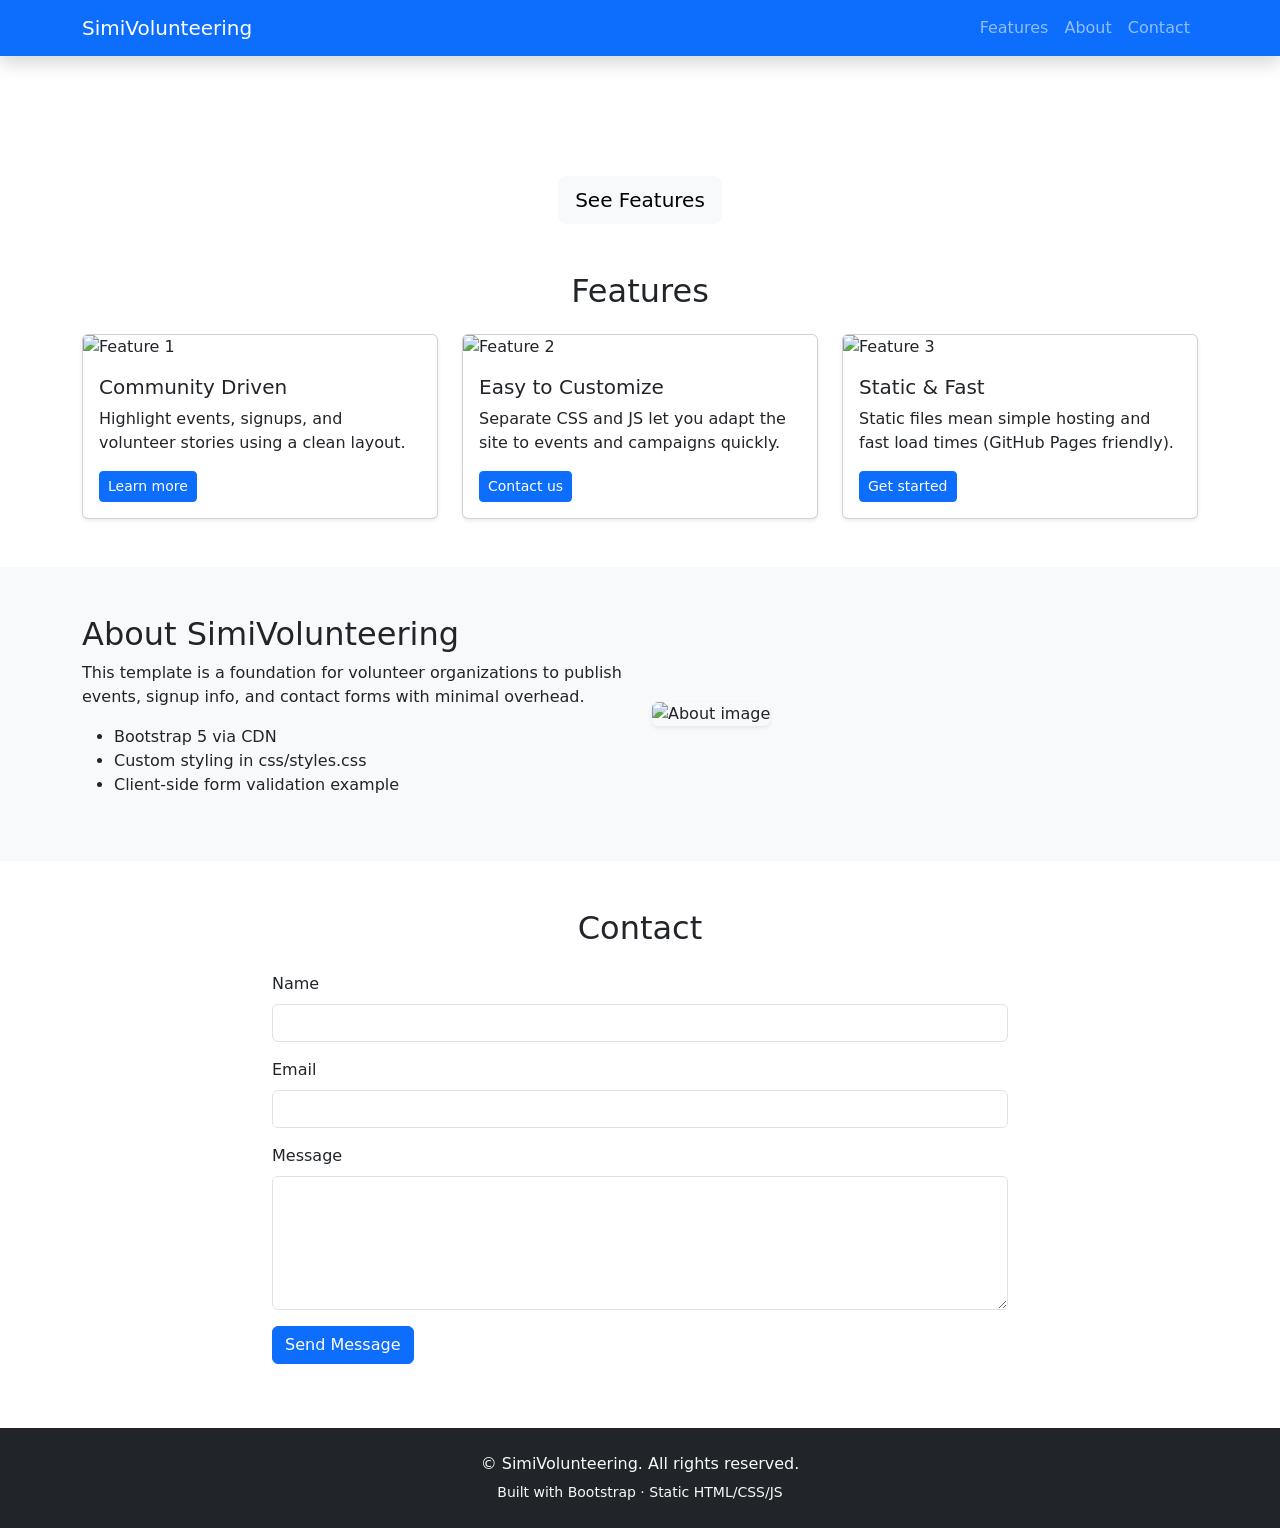
==== index.html @ d3650e6e "Add files via upload" ====
<!doctype html>
<html lang="en">
<head>
  <meta charset="utf-8" />
  <meta name="viewport" content="width=device-width, initial-scale=1" />
  <title>SimiVolunteering</title>

  <!-- Bootstrap 5 CSS -->
  <link href="https://cdn.jsdelivr.net/npm/bootstrap@5.3.2/dist/css/bootstrap.min.css" rel="stylesheet">

  <!-- Custom styles -->
  <link rel="stylesheet" href="css/styles.css">
</head>
<body>

  <!-- Navbar -->
  <nav class="navbar navbar-expand-lg navbar-dark bg-primary shadow">
    <div class="container">
      <a class="navbar-brand" href="#">SimiVolunteering</a>
      <button class="navbar-toggler" type="button" data-bs-toggle="collapse" data-bs-target="#mainNav"
        aria-controls="mainNav" aria-expanded="false" aria-label="Toggle navigation">
        <span class="navbar-toggler-icon"></span>
      </button>

      <div class="collapse navbar-collapse" id="mainNav">
        <ul class="navbar-nav ms-auto">
          <li class="nav-item"><a class="nav-link" href="#features">Features</a></li>
          <li class="nav-item"><a class="nav-link" href="#about">About</a></li>
          <li class="nav-item"><a class="nav-link" href="#contact">Contact</a></li>
        </ul>
      </div>
    </div>
  </nav>

  <!-- Hero -->
  <header class="hero d-flex align-items-center text-white">
    <div class="container text-center">
      <h1 class="display-5 fw-bold">Welcome to SimiVolunteering</h1>
      <p class="lead mb-4">A minimal, responsive template for volunteering & community pages.</p>
      <a href="#features" class="btn btn-lg btn-light">See Features</a>
    </div>
  </header>

  <!-- Features -->
  <section id="features" class="py-5">
    <div class="container">
      <h2 class="mb-4 text-center">Features</h2>
      <div class="row g-4">
        <div class="col-md-4">
          <div class="card h-100 shadow-sm">
            <img src="https://source.unsplash.com/800x600/?volunteer" class="card-img-top" alt="Feature 1">
            <div class="card-body">
              <h5 class="card-title">Community Driven</h5>
              <p class="card-text">Highlight events, signups, and volunteer stories using a clean layout.</p>
              <a href="#about" class="btn btn-primary btn-sm">Learn more</a>
            </div>
          </div>
        </div>

        <div class="col-md-4">
          <div class="card h-100 shadow-sm">
            <img src="https://source.unsplash.com/800x600/?help,community" class="card-img-top" alt="Feature 2">
            <div class="card-body">
              <h5 class="card-title">Easy to Customize</h5>
              <p class="card-text">Separate CSS and JS let you adapt the site to events and campaigns quickly.</p>
              <a href="#contact" class="btn btn-primary btn-sm">Contact us</a>
            </div>
          </div>
        </div>

        <div class="col-md-4">
          <div class="card h-100 shadow-sm">
            <img src="https://source.unsplash.com/800x600/?teamwork" class="card-img-top" alt="Feature 3">
            <div class="card-body">
              <h5 class="card-title">Static & Fast</h5>
              <p class="card-text">Static files mean simple hosting and fast load times (GitHub Pages friendly).</p>
              <a href="#" class="btn btn-primary btn-sm">Get started</a>
            </div>
          </div>
        </div>
      </div>
    </div>
  </section>

  <!-- About -->
  <section id="about" class="bg-light py-5">
    <div class="container">
      <div class="row align-items-center g-4">
        <div class="col-md-6">
          <h2>About SimiVolunteering</h2>
          <p class="mb-3">This template is a foundation for volunteer organizations to publish events,
            signup info, and contact forms with minimal overhead.</p>
          <ul>
            <li>Bootstrap 5 via CDN</li>
            <li>Custom styling in css/styles.css</li>
            <li>Client-side form validation example</li>
          </ul>
        </div>
        <div class="col-md-6">
          <img src="https://source.unsplash.com/800x600/?volunteers,group" class="img-fluid rounded shadow-sm" alt="About image">
        </div>
      </div>
    </div>
  </section>

  <!-- Contact -->
  <section id="contact" class="py-5">
    <div class="container">
      <h2 class="text-center mb-4">Contact</h2>
      <div class="row justify-content-center">
        <div class="col-lg-8">
          <form id="contactForm" novalidate>
            <div class="mb-3">
              <label for="name" class="form-label">Name</label>
              <input id="name" name="name" class="form-control" required>
              <div class="invalid-feedback">Please enter your name.</div>
            </div>

            <div class="mb-3">
              <label for="email" class="form-label">Email</label>
              <input id="email" name="email" type="email" class="form-control" required>
              <div class="invalid-feedback">Please enter a valid email.</div>
            </div>

            <div class="mb-3">
              <label for="message" class="form-label">Message</label>
              <textarea id="message" name="message" rows="5" class="form-control" required></textarea>
              <div class="invalid-feedback">Message can't be empty.</div>
            </div>

            <button type="submit" class="btn btn-primary">Send Message</button>
            <div id="formAlert" class="mt-3" role="status" aria-live="polite"></div>
          </form>
        </div>
      </div>
    </div>
  </section>

  <!-- Footer -->
  <footer class="bg-dark text-light py-4">
    <div class="container text-center">
      <p class="mb-1">&copy; <span id="year"></span> SimiVolunteering. All rights reserved.</p>
      <small>Built with Bootstrap · Static HTML/CSS/JS</small>
    </div>
  </footer>

  <!-- Bootstrap JS Bundle (Popper included) -->
  <script src="https://cdn.jsdelivr.net/npm/bootstrap@5.3.2/dist/js/bootstrap.bundle.min.js"></script>

  <!-- Custom JS -->
  <script src="js/script.js"></script>
</body>
</html>
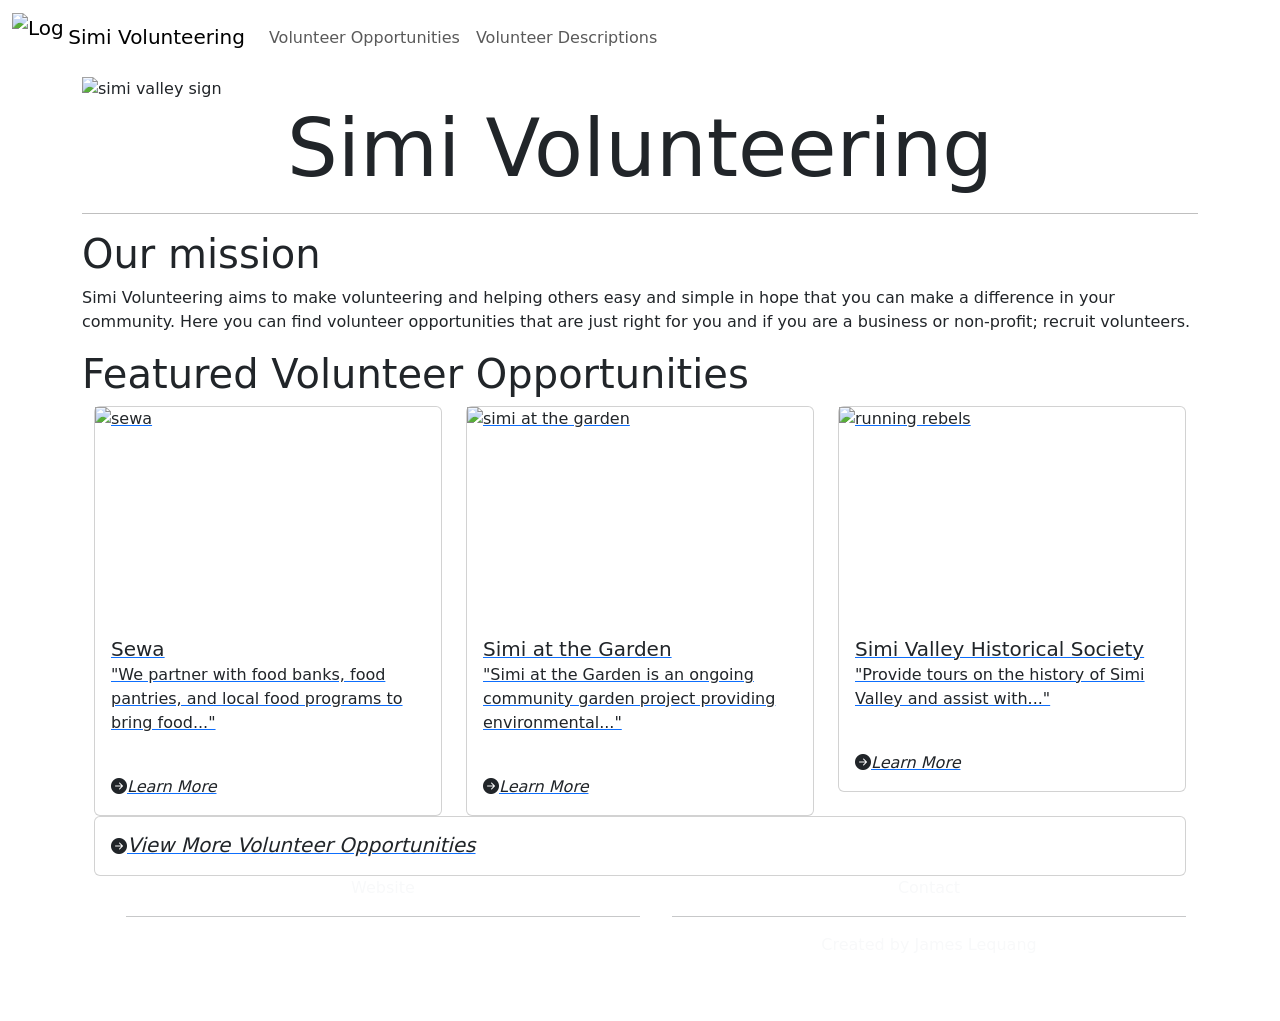
==== commit 4dd3fe2b: "Refactor index.html with updated metadata and navbar Updated the HTML structure and metadata for the" ====
--- a/index.html
+++ b/index.html
@@ -1,153 +1,315 @@
-<!doctype html>
+<!DOCTYPE html>
+
 <html lang="en">
 <head>
-  <meta charset="utf-8" />
-  <meta name="viewport" content="width=device-width, initial-scale=1" />
-  <title>SimiVolunteering</title>
-
-  <!-- Bootstrap 5 CSS -->
-  <link href="https://cdn.jsdelivr.net/npm/bootstrap@5.3.2/dist/css/bootstrap.min.css" rel="stylesheet">
-
-  <!-- Custom styles -->
-  <link rel="stylesheet" href="css/styles.css">
+<title>Simi Volunteering</title>
+<meta name="google-site-verification" content="APvB4y3NJuRpUTJTtHsNc4YiTVZ9grcmeImXQo7NY_8" />
+<link
+rel="icon"
+href="https://i.ibb.co/ZzFYjj8/Screenshot-2024-10-16-212832.png"
+/>
+<meta charset="utf-8" />
+<meta http-equiv="X-UA-Compatible" content="IE=edge" />
+<meta name="viewport" content="width=device-width, initial-scale=1" />
+<meta
+name="description"
+content="Here you can find volunteer opportunities in Simi Valley, keep track of your hours, and recruit volunteers for your business or non-profit."
+/>
+<meta
+name="keywords"
+content="volunteer opportunities in simi valley, simi valley, volunteer, simi volunteering, "
+/>
+<link rel="canonical" href="https://simivolunteering.glitch.me/" />
+
+<meta name="robots" content="index,follow" />
+<meta property="og:title" content="Simi Volunteering" />
+<meta property="og:type" content="article" />
+<meta property="og:url" content="https://simivolunteering.glitch.me/" />
+<meta
+property="og:description"
+content="Here you can find volunteer opportunities in Simi Valley, keep track of your hours, and recruit volunteers for your business or non-profit."
+/>
+<meta name="google-site-verification" content="DjlZ0vFEdv9mPdGnyY83i6ADUwUcR7ZmqSfSleodmKA" />
+<meta name="google-site-verification" content="DjlZ0vFEdv9mPdGnyY83i6ADUwUcR7ZmqSfSleodmKA" />
+<meta
+property="og:image"
+content="https://cdn.glitch.com/605e2a51-d45f-4d87-a285-9410ad350515%2Fhello-website-social.png?v=1616712748147"
+/>
+<meta name="twitter:card" content="summary" />
+<!--Load external Bootstrap styles -->
+<link
+href="https://cdn.jsdelivr.net/npm/bootstrap@5.3.3/dist/css/bootstrap.min.css"
+rel="stylesheet"
+integrity="sha384-QWTKZyjpPEjISv5WaRU9OFeRpok6YctnYmDr5pNlyT2bRjXh0JMhjY6hW+ALEwIH"
+crossorigin="anonymous"
+/>
+<link
+rel="stylesheet"
+href="https://cdn.jsdelivr.net/npm/bootstrap-icons@1.9.1/font/bootstrap-icons.css"
+/>
+<script
+src="https://cdn.jsdelivr.net/npm/bootstrap@5.1.3/dist/js/bootstrap.bundle.min.js"
+integrity="sha384-ka7Sk0Gln4gmtz2MlQnikT1wXgYsOg+OMhuP+IlRH9sENBO0LRn5q+8nbTov4+1p"
+crossorigin="anonymous"
+></script>
+<script src="https://code.jquery.com/jquery-3.7.1.js"></script>
+
+<!-- Load external CSS styles -->
+<link rel="stylesheet" href="styles.css" />
+
+<!-- Fade in text when scroll -->
+<script></script>
 </head>
 <body>
-
-  <!-- Navbar -->
-  <nav class="navbar navbar-expand-lg navbar-dark bg-primary shadow">
-    <div class="container">
-      <a class="navbar-brand" href="#">SimiVolunteering</a>
-      <button class="navbar-toggler" type="button" data-bs-toggle="collapse" data-bs-target="#mainNav"
-        aria-controls="mainNav" aria-expanded="false" aria-label="Toggle navigation">
-        <span class="navbar-toggler-icon"></span>
-      </button>
-
-      <div class="collapse navbar-collapse" id="mainNav">
-        <ul class="navbar-nav ms-auto">
-          <li class="nav-item"><a class="nav-link" href="#features">Features</a></li>
-          <li class="nav-item"><a class="nav-link" href="#about">About</a></li>
-          <li class="nav-item"><a class="nav-link" href="#contact">Contact</a></li>
-        </ul>
-      </div>
-    </div>
-  </nav>
-
-  <!-- Hero -->
-  <header class="hero d-flex align-items-center text-white">
-    <div class="container text-center">
-      <h1 class="display-5 fw-bold">Welcome to SimiVolunteering</h1>
-      <p class="lead mb-4">A minimal, responsive template for volunteering & community pages.</p>
-      <a href="#features" class="btn btn-lg btn-light">See Features</a>
-    </div>
-  </header>
-
-  <!-- Features -->
-  <section id="features" class="py-5">
-    <div class="container">
-      <h2 class="mb-4 text-center">Features</h2>
-      <div class="row g-4">
-        <div class="col-md-4">
-          <div class="card h-100 shadow-sm">
-            <img src="https://source.unsplash.com/800x600/?volunteer" class="card-img-top" alt="Feature 1">
-            <div class="card-body">
-              <h5 class="card-title">Community Driven</h5>
-              <p class="card-text">Highlight events, signups, and volunteer stories using a clean layout.</p>
-              <a href="#about" class="btn btn-primary btn-sm">Learn more</a>
-            </div>
-          </div>
-        </div>
-
-        <div class="col-md-4">
-          <div class="card h-100 shadow-sm">
-            <img src="https://source.unsplash.com/800x600/?help,community" class="card-img-top" alt="Feature 2">
-            <div class="card-body">
-              <h5 class="card-title">Easy to Customize</h5>
-              <p class="card-text">Separate CSS and JS let you adapt the site to events and campaigns quickly.</p>
-              <a href="#contact" class="btn btn-primary btn-sm">Contact us</a>
-            </div>
-          </div>
-        </div>
-
-        <div class="col-md-4">
-          <div class="card h-100 shadow-sm">
-            <img src="https://source.unsplash.com/800x600/?teamwork" class="card-img-top" alt="Feature 3">
-            <div class="card-body">
-              <h5 class="card-title">Static & Fast</h5>
-              <p class="card-text">Static files mean simple hosting and fast load times (GitHub Pages friendly).</p>
-              <a href="#" class="btn btn-primary btn-sm">Get started</a>
-            </div>
-          </div>
-        </div>
-      </div>
-    </div>
-  </section>
-
-  <!-- About -->
-  <section id="about" class="bg-light py-5">
-    <div class="container">
-      <div class="row align-items-center g-4">
-        <div class="col-md-6">
-          <h2>About SimiVolunteering</h2>
-          <p class="mb-3">This template is a foundation for volunteer organizations to publish events,
-            signup info, and contact forms with minimal overhead.</p>
-          <ul>
-            <li>Bootstrap 5 via CDN</li>
-            <li>Custom styling in css/styles.css</li>
-            <li>Client-side form validation example</li>
-          </ul>
-        </div>
-        <div class="col-md-6">
-          <img src="https://source.unsplash.com/800x600/?volunteers,group" class="img-fluid rounded shadow-sm" alt="About image">
-        </div>
-      </div>
-    </div>
-  </section>
-
-  <!-- Contact -->
-  <section id="contact" class="py-5">
-    <div class="container">
-      <h2 class="text-center mb-4">Contact</h2>
-      <div class="row justify-content-center">
-        <div class="col-lg-8">
-          <form id="contactForm" novalidate>
-            <div class="mb-3">
-              <label for="name" class="form-label">Name</label>
-              <input id="name" name="name" class="form-control" required>
-              <div class="invalid-feedback">Please enter your name.</div>
-            </div>
-
-            <div class="mb-3">
-              <label for="email" class="form-label">Email</label>
-              <input id="email" name="email" type="email" class="form-control" required>
-              <div class="invalid-feedback">Please enter a valid email.</div>
-            </div>
-
-            <div class="mb-3">
-              <label for="message" class="form-label">Message</label>
-              <textarea id="message" name="message" rows="5" class="form-control" required></textarea>
-              <div class="invalid-feedback">Message can't be empty.</div>
-            </div>
-
-            <button type="submit" class="btn btn-primary">Send Message</button>
-            <div id="formAlert" class="mt-3" role="status" aria-live="polite"></div>
-          </form>
-        </div>
-      </div>
-    </div>
-  </section>
-
-  <!-- Footer -->
-  <footer class="bg-dark text-light py-4">
-    <div class="container text-center">
-      <p class="mb-1">&copy; <span id="year"></span> SimiVolunteering. All rights reserved.</p>
-      <small>Built with Bootstrap · Static HTML/CSS/JS</small>
-    </div>
-  </footer>
-
-  <!-- Bootstrap JS Bundle (Popper included) -->
-  <script src="https://cdn.jsdelivr.net/npm/bootstrap@5.3.2/dist/js/bootstrap.bundle.min.js"></script>
-
-  <!-- Custom JS -->
-  <script src="js/script.js"></script>
+<div class="container-fluids">
+<!-- Load external JavaScript -->
+<script src="scripts.js"></script>
+
+<!-- Navbar -->
+<nav class="navbar navbar-expand-md">
+<div class="container-fluid">
+<a class="navbar-brand active" href="#" aria-current="page">
+<img
+src="https://i.ibb.co/ZzFYjj8/Screenshot-2024-10-16-212832.png"
+alt="Logo"
+width="50px"
+height="50px"
+class="d-inline-block align-text-center"
+id="logo"
+/>
+Simi Volunteering
+</a>
+<button
+class="navbar-toggler"
+type="button"
+data-bs-toggle="collapse"
+data-bs-target="#navbarNavDropdown"
+aria-controls="navbarNavDropdown"
+aria-expanded="false"
+aria-label="Toggle navigation"
+>
+<span class="navbar-toggler-icon"></span>
+</button>
+<div class="collapse navbar-collapse" id="navbarNavDropdown">
+<ul class="navbar-nav">
+<li class="nav-item">
+<a class="nav-link" href="volunteer.html"
+>Volunteer Opportunities
+</a>
+</li>
+<li class="nav-item">
+<a class="nav-link" href="volunteer-descriptions.html"
+>Volunteer Descriptions
+</a>
+</li>
+
+
+</ul>
+</div>
+</div>
+</nav>
+
+<div class="container">
+<div class="row">
+<!-- Header-->
+<div class="heading-animation">
+<div class="img-container img-fluid">
+<img
+class="inner-container img-fluid"
+src="https://www.simivalleyacorn.com/wp-content/uploads/images/2021-03-12/3p1.jpg"
+alt="simi valley sign"
+/>
+<div class="content">
+<h1 class="display-1 col-12 text-center" id="simi">
+Simi Volunteering
+</h1>
+</div>
+
+</div>
+
+
+
+<div id="line">
+<hr style="color: black" />
+</div>
+</div>
+
+</div>
+
+<div class="row">
+<div id="our-mission" class="tag col-12">
+<!-- Our mission -->
+<p class="h1 sec">Our mission</p>
+<p class="description">
+Simi Volunteering aims to make volunteering and helping others
+easy and simple in hope that you can make a difference in your
+community. Here you can find volunteer opportunities that are just
+right for you and if you are a business or non-profit; recruit
+volunteers.
+</p>
+</div>
+
+<div id="volunteer-opp" class="tag col-12">
+<!-- Featured volunteer opportunities -->
+<p class="h1 sec">Featured Volunteer Opportunities</p>
+</div>
+</div>
+
+<div class="container-fluid">
+<!-- Cards -->
+<div class="row">
+<div class="col-12 col-md-4">
+<a
+class="tag col-12 col-md-4"
+href="volunteer-descriptions.html#sewa"
+>
+<div class="card">
+<img
+class="card-bg"
+src="https://i0.wp.com/www.globalatlanta.com/wp-content/uploads/Sewa-int-logo.png?fit=1000%2C750&ssl=1"
+height="214.5px"
+width="286px"
+alt="sewa"
+/>
+<div class="card-body">
+<span class="card-title h5">Sewa</span>
+<p class="card-text">
+"We partner with food banks, food pantries, and local food
+programs to bring food..."
+</p>
+<br />
+<i class="bi bi-arrow-right-circle-fill"
+><span class="learn-more">Learn More</span></i
+>
+</div>
+</div>
+</a>
+</div>
+
+<div class="col-12 col-md-4">
+<a
+class="tag col-12 col-md-4"
+href="volunteer-descriptions.html#garden"
+>
+<div class="card">
+<img
+class="card-bg"
+src="https://static.wixstatic.com/media/9d3e86_cebe272ffe12496c925e31075ca68f79~mv2.jpeg/v1/fit/w_2500,h_1330,al_c/9d3e86_cebe272ffe12496c925e31075ca68f79~mv2.jpeg"
+height="214.5px"
+width="214.5px"
+alt="simi at the garden"
+/>
+<div class="card-body">
+<span class="card-title h5">Simi at the Garden</span>
+<p class="card-text">
+"Simi at the Garden is an ongoing community garden project
+providing environmental..."
+</p>
+<br />
+<i class="bi bi-arrow-right-circle-fill"
+><span class="learn-more">Learn More</span></i
+>
+</div>
+</div>
+</a>
+</div>
+
+<div class="col-12 col-md-4">
+<a
+class="tag col-12 col-md-4"
+href="volunteer-descriptions.html#running-rebels"
+>
+<div class="card">
+<img
+class="card-bg"
+src="https://encrypted-tbn0.gstatic.com/images?q=tbn:ANd9GcTR4ROoHowAW0axkmwucpQJ07cZh9jlDexKcg&s"
+height="214.5px"
+width="286px"
+alt="running rebels"
+/>
+<div class="card-body">
+<span class="card-title h5"
+>Simi Valley Historical Society</span
+>
+<p class="card-text">
+"Provide tours on the history of Simi Valley and assist
+with..."
+</p>
+<br />
+<i class="bi bi-arrow-right-circle-fill"
+><span class="learn-more">Learn More</span></i
+>
+</div>
+</div>
+</a>
+</div>
+
+<div class="col-12">
+<a class="tag col-12 col-md-4" href="volunteer.html">
+<div class="card view-more">
+<div class="card-body">
+<i class="bi bi-arrow-right-circle-fill"
+><span class="learn-more card-title h5"
+>View More Volunteer Opportunities</span
+></i
+>
+</div>
+</div>
+</a>
+</div>
+</div>
+</div>
+<footer class="tag col-12">
+<div class="container-fluid text-center">
+<div class="row g-0">
+<div class="col-6">
+<ul class="sitemap tag">
+<li class="d-block text-light">
+<span id="strong">Website</span>
+</li>
+<hr />
+<li class="d-block text-light">
+<a class="website" href="#our-mission">Our Mission</a>
+</li>
+<li class="d-block text-light">
+<a class="website" href="#volunteer-opp"
+>Featured Volunteer Opportunities</a
+>
+</li>
+<li class="d-block text-light">
+<a class="website" href="#"
+>Volunteer Opportunities Catalog</a
+>
+</li>
+
+</ul>
+</div>
+
+<div class="col-6">
+<ul class="sitemap tag">
+<li class="d-block text-light">
+<span id="strong">Contact</span>
+</li>
+<hr />
+<li class= "d-block text-light">
+    Created by James Lequang
+<li class="d-block text-light">
+<a class="website" href="#"
+>Email is:
+<a
+class="email"
+input-type="email"
+href="mailto: j.lequang229959@simivalleyusd.org"
+>j.lequang229959@simivalleyusd.org</a
+></a
+>
+</li>
+</ul>
+</div>
+</div>
+</div>
+</footer>
+</div>
+</div>
 </body>
-</html>+</html>
--- a/styles.css
+++ b/styles.css
@@ -0,0 +1,24 @@
+/* Custom styles for SimiVolunteering */
+
+/* Hero section */
+.hero {
+  background: linear-gradient(180deg, rgba(13,110,253,0.85), rgba(6,78,167,0.85)), url('https://source.unsplash.com/1600x900/?volunteer,community') center/cover no-repeat;
+  min-height: 56vh;
+  padding: 5rem 0;
+}
+
+/* Cards */
+.card-img-top {
+  height: 180px;
+  object-fit: cover;
+}
+
+/* Footer link colors */
+footer a {
+  color: #ffffffcc;
+}
+
+/* Small adjustments */
+body {
+  scroll-behavior: smooth;
+}
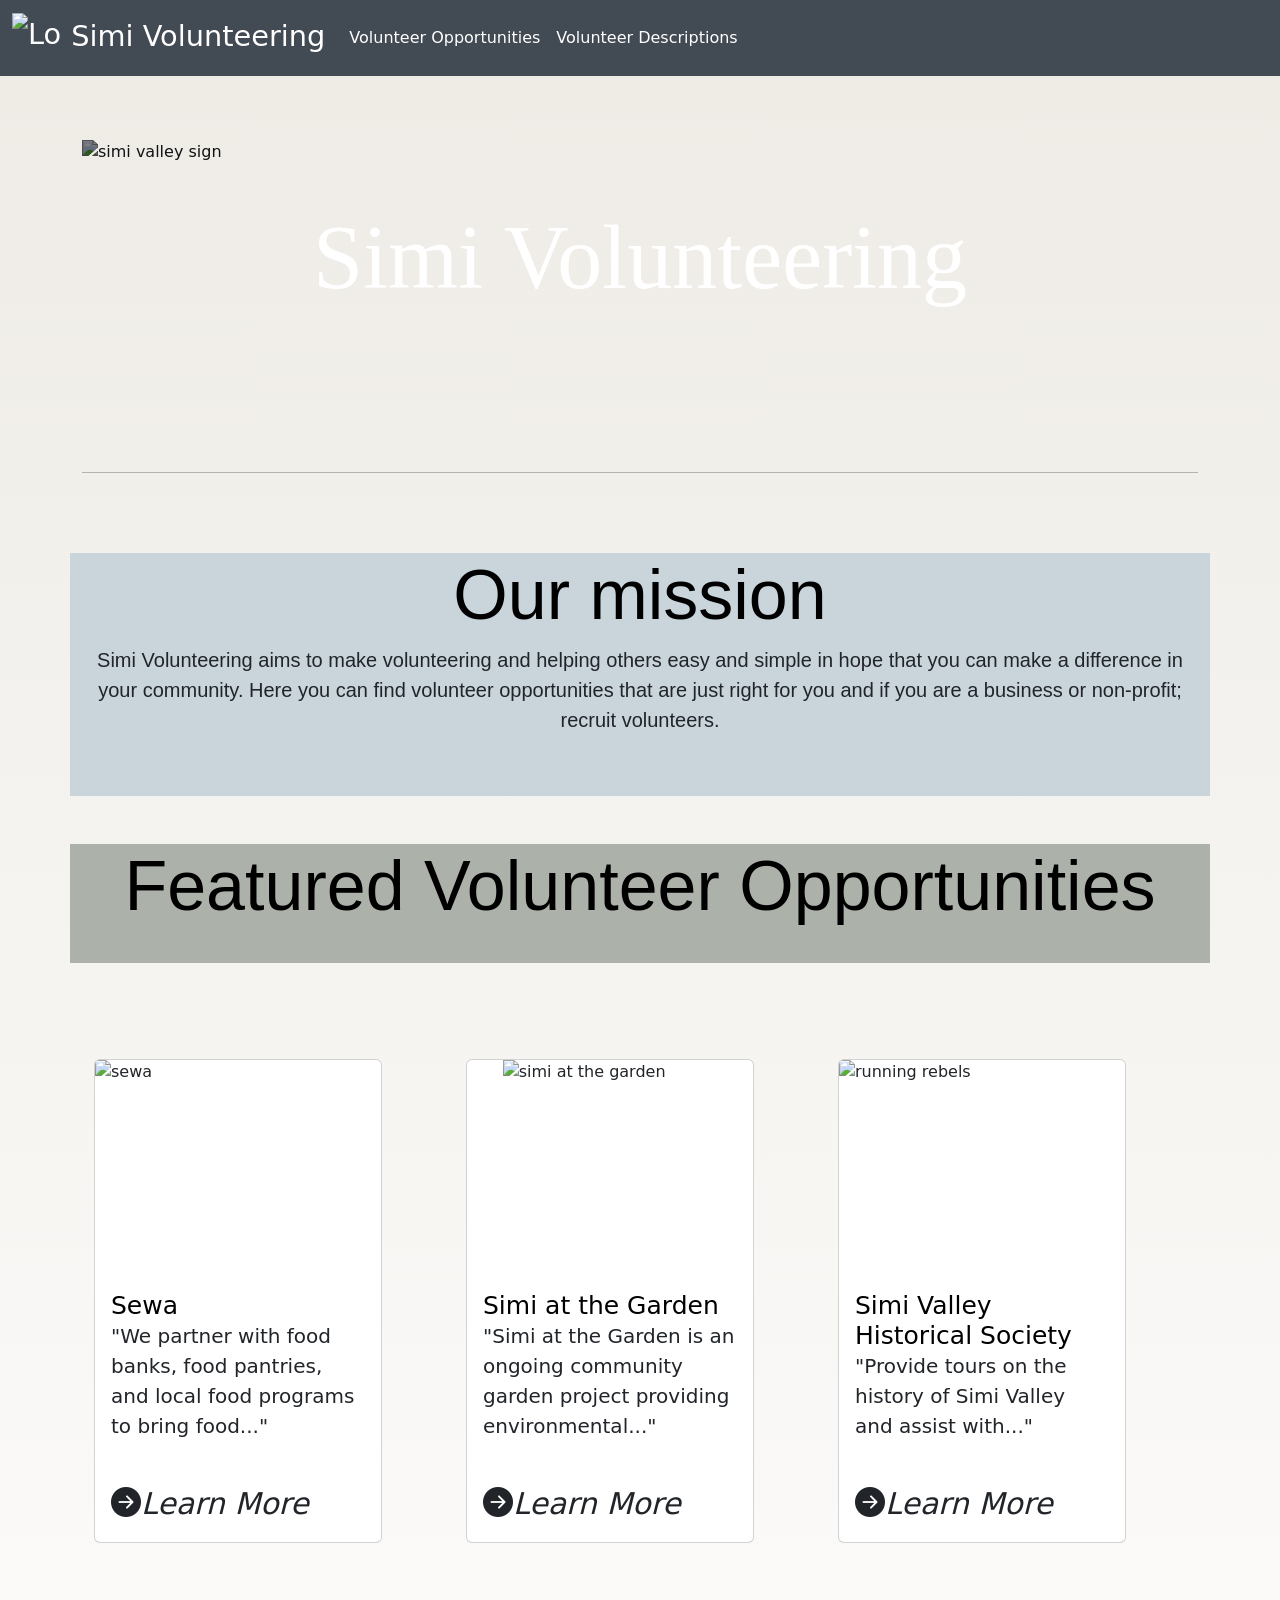
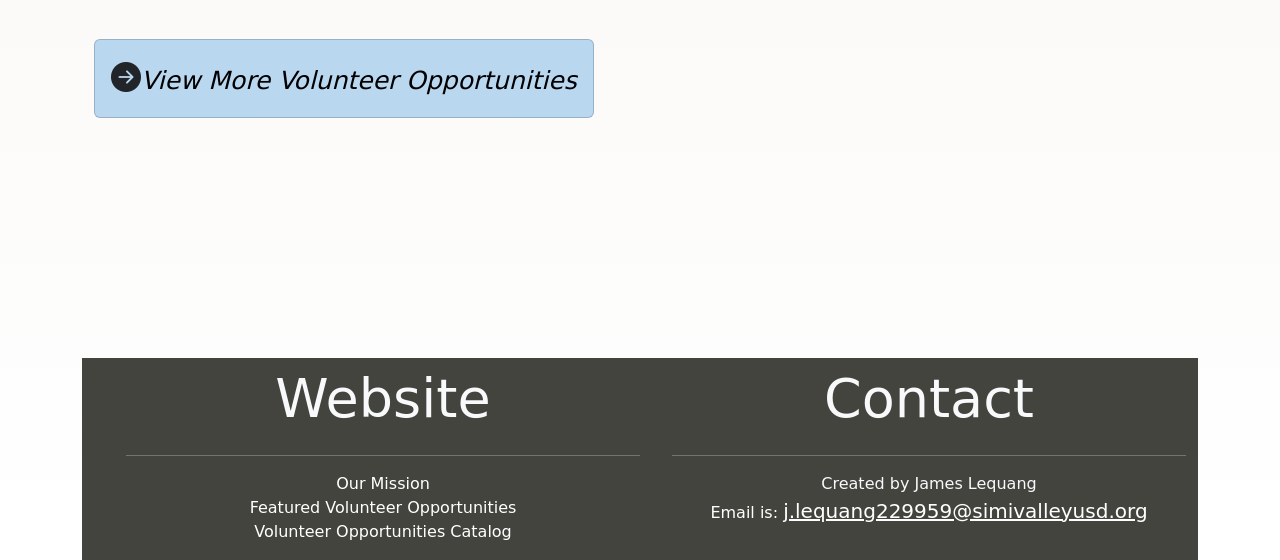
==== commit e2c9a357: "Add Google Analytics tracking script to index.html" ====
--- a/index.html
+++ b/index.html
@@ -2,8 +2,18 @@
 
 <html lang="en">
 <head>
+
+<!-- Google tag (gtag.js) -->
+<script async src="https://www.googletagmanager.com/gtag/js?id=G-ZGWD5S9X8W"></script>
+<script>
+  window.dataLayer = window.dataLayer || [];
+  function gtag(){dataLayer.push(arguments);}
+  gtag('js', new Date());
+
+  gtag('config', 'G-ZGWD5S9X8W');
+</script>
+
 <title>Simi Volunteering</title>
-<meta name="google-site-verification" content="APvB4y3NJuRpUTJTtHsNc4YiTVZ9grcmeImXQo7NY_8" />
 <link
 rel="icon"
 href="https://i.ibb.co/ZzFYjj8/Screenshot-2024-10-16-212832.png"
@@ -19,21 +29,15 @@
 name="keywords"
 content="volunteer opportunities in simi valley, simi valley, volunteer, simi volunteering, "
 />
-<link rel="canonical" href="https://simivolunteering.glitch.me/" />
+<link rel="canonical" href="https://simivolunteering.w3spaces.com/" />
 
 <meta name="robots" content="index,follow" />
 <meta property="og:title" content="Simi Volunteering" />
 <meta property="og:type" content="article" />
-<meta property="og:url" content="https://simivolunteering.glitch.me/" />
+<meta property="og:url" content="https://simivolunteering.w3spaces.com/" />
 <meta
 property="og:description"
 content="Here you can find volunteer opportunities in Simi Valley, keep track of your hours, and recruit volunteers for your business or non-profit."
-/>
-<meta name="google-site-verification" content="DjlZ0vFEdv9mPdGnyY83i6ADUwUcR7ZmqSfSleodmKA" />
-<meta name="google-site-verification" content="DjlZ0vFEdv9mPdGnyY83i6ADUwUcR7ZmqSfSleodmKA" />
-<meta
-property="og:image"
-content="https://cdn.glitch.com/605e2a51-d45f-4d87-a285-9410ad350515%2Fhello-website-social.png?v=1616712748147"
 />
 <meta name="twitter:card" content="summary" />
 <!--Load external Bootstrap styles -->
@@ -60,6 +64,7 @@
 <!-- Fade in text when scroll -->
 <script></script>
 </head>
+
 <body>
 <div class="container-fluids">
 <!-- Load external JavaScript -->
--- a/styles.css
+++ b/styles.css
@@ -1,24 +1,428 @@
-/* Custom styles for SimiVolunteering */
-
-/* Hero section */
-.hero {
-  background: linear-gradient(180deg, rgba(13,110,253,0.85), rgba(6,78,167,0.85)), url('https://source.unsplash.com/1600x900/?volunteer,community') center/cover no-repeat;
-  min-height: 56vh;
-  padding: 5rem 0;
-}
-
-/* Cards */
-.card-img-top {
-  height: 180px;
-  object-fit: cover;
-}
-
-/* Footer link colors */
-footer a {
-  color: #ffffffcc;
-}
-
-/* Small adjustments */
-body {
-  scroll-behavior: smooth;
-}+
+
+.email {
+color: white;
+text-decoration: underline;
+font-size: 20px;
+}
+
+.email:hover {
+transform-origin: center;
+transform: scaleX(1);
+color: #ffeffe;
+transition: 2s;
+}
+
+#line {
+margin-bottom: 5rem;
+animation: fly 5s ease-in-out;
+transform-origin: center;
+text-align: center;
+}
+
+@keyframes fly {
+0% {
+width: 0;
+margin-left: 50%;
+}
+100% {
+width: 100%;
+margin-left: 0;
+}
+}
+
+#logo {
+width: 50px;
+height: 50px;
+margin: auto;
+visibility: visible;
+}
+
+footer {
+background-color: #44443f;
+margin-top: 15rem;
+}
+
+a.website {
+color: rgb(255, 255, 255);
+position: relative;
+text-decoration: none;
+margin-bottom: 2rem;
+}
+hr {
+color: white;
+}
+a.website::before {
+content: "";
+position: absolute;
+width: 100%;
+height: 3px;
+border-radius: 4px;
+background-color: rgb(255, 255, 255);
+bottom: 0;
+left: 0;
+transform-origin: center;
+transform: scaleX(0);
+transition: transform 0.3s ease-in-out;
+}
+
+a.website:hover::before {
+transform-origin: center;
+transform: scaleX(1);
+}
+
+#strong {
+font-size: 3.375rem;
+margin-bottom: 4rem;
+}
+.d-block {
+text-align: center;
+}
+.sitemap {
+text-align: center;
+justify-content: center;
+}
+
+
+@media (max-width: 452px) {
+#logo {
+visibility: hidden;
+}
+}
+
+/* Heading Styles*/
+
+#simi {
+font-size: 5.625rem;
+color: rgb(255, 255, 255);
+margin-top: 4rem;
+position: relative;
+}
+
+#james {
+font-size: 1.5rem;
+color: rgb(255, 255, 255) important!;
+
+}
+
+@media (max-width: 768px) {
+#simi {
+font-size: 80px;
+margin-top: 2rem;
+}
+}
+
+@media (max-width: 452px) {
+#simi {
+font-size: 70px;
+z-index: 1;
+}
+}
+
+#lead {
+color: rgb(255, 255, 255);
+opacity: 1;
+position: relative;
+}
+
+p.h6 {
+margin-top: 1rem;
+color: rgb(255, 255, 255) !important;
+text-align: center;
+margin-bottom: 5rem;
+font-size: 1.563rem;
+opacity: 1 !important;
+}
+
+/* Fade in text when reload */
+@keyframes heading {
+0% {
+transform: translateY(100%);
+opacity: 0;
+}
+100% {
+transform: translateY(0%);
+opacity: 1;
+}
+}
+/* background-image styles*/
+
+.img-container {
+overflow: hidden;
+background-position: center;
+background-repeat: no-repeat;
+position: relative;
+background-size: contain;
+margin-top: 4rem;
+margin-bottom: 2rem;
+max-width: 100%;
+object-fit: cover;
+height: 300px;
+justify-content: center;
+display: flex;
+}
+.inner-container {
+position: absolute;
+height: 100%;
+object-fit: cover;
+margin-left: auto;
+margin-right: auto;
+width: 100%;
+filter: brightness(50%);
+}
+
+@media (max-width: 768px) {
+.inner-container {
+object-position: 50% 0;
+}
+}
+
+/* Making the text fade in on reload*/
+.heading-animation {
+animation: 1.5s heading;
+}
+
+/* Navbar Styles */
+.navbar-toggle-icon{
+  color: white;
+}
+a.nav-link,
+a.navbar-brand,
+a {
+color: rgb(255, 254, 254);
+position: relative;
+text-decoration: none;
+}
+
+.navbar-brand {
+font-size: 1.8rem;
+}
+
+a.nav-link::before,
+a.navbar-brand::before {
+content: "";
+position: absolute;
+width: 100%;
+height: 3px;
+border-radius: 4px;
+background-color: rgb(255, 255, 255);
+bottom: 0;
+left: 0;
+transform-origin: right;
+transform: scaleX(0);
+transition: transform 0.3s ease-in-out;
+}
+
+a.nav-link:hover::before,
+a.navbar-brand:hover::before {
+transform-origin: left;
+transform: scaleX(1);
+}
+
+
+
+nav {
+background-color:rgb(66 74 84);
+animation: 1.5s fly-in;
+animation-timing-function: linear;
+-webkit-animation-timing-function: linear;
+}
+
+@keyframes fly-in {
+0% {
+transform: translateX(-100%);
+}
+100% {
+transform: translateX(0%);
+}
+}
+#simi{
+  font-family: "Playfair Display", serif;
+}
+/* Fade In Text When Scroll */
+.tag {
+opacity: 0;
+transform: translate(0, 10vh);
+transition: all 1s;
+}
+
+.tag.visible {
+opacity: 1;
+transform: translate(0, 0);
+}
+/* info paragraph styles */
+
+p.h1 {
+font-size: 4.375rem;
+color: rgb(0, 0, 0);
+}
+.sec {
+text-align: center;
+}
+
+.description {
+position: relative;
+text-align: center;
+font-size: 20px;
+}
+
+#volunteer-opp {
+margin-top: 3rem;
+background-color: #acb2aa;
+background-position: center;
+height: fit-content;
+padding-bottom: 3vh;
+margin-bottom: 3rem;
+}
+
+.lato-thin {
+  font-family: "Lato", sans-serif;
+  font-weight: 100;
+  font-style: normal;
+}
+
+#our-mission{
+background-color: rgb(201 213 219);
+background-position: center;
+padding-bottom: 5vh;
+font-family: "lato-thin", sans-serif;
+font-weight: 50;
+
+}
+
+
+
+#volunteer-opp{
+  font-family: "Lato", sans-serif;
+}
+
+col-12 {
+margin-bottom: 7rem;
+}
+
+@media (prefers-reduced-motion: reduce) {
+.collapsing {
+transition-property: height, visibility;
+transition-duration: 0.45s;
+color: #ffeffe;
+}
+}
+
+/* Card styles */
+.card {
+margin-top: 3rem;
+overflow: hidden;
+width: 18rem;
+}
+
+.card-bg {
+transition: all 0.5s ease-in-out;
+display: block;
+margin-left: auto;
+margin-right: auto;
+
+}
+
+.card:hover .card-bg {
+transform: scale(1.1);
+}
+
+.bi {
+font-size: 1.875rem;
+transition: all 0.5s ease-in-out;
+}
+
+.learn-more {
+font-size: 1.875rem;
+}
+
+.card-text {
+font-size: 20px;
+}
+
+.card-title::before {
+content: "";
+position: absolute;
+width: 100%;
+height: 3px;
+border-radius: 4px;
+background-color: rgb(0, 0, 0);
+bottom: 0;
+left: 0;
+transform-origin: right;
+transform: scaleX(0);
+transition: transform 0.3s ease-in-out;
+}
+.card:hover .card-title::before {
+transform-origin: left;
+transform: scaleX(1);
+}
+
+.card-title {
+color: rgb(0, 0, 0);
+position: relative;
+text-decoration: none;
+font-size: 25px;
+}
+
+.card:hover .bi {
+color: rgb(88, 85, 85);
+}
+
+.col-md-4 {
+margin-bottom: 3rem;
+}
+
+@media (max-width: 768px) {
+.col-md-4 {
+margin-bottom: 10rem;
+}
+}
+
+/* Make the cards the 100% of width of the viewport when the screen is smaller */
+@media (max-width: 768px) {
+.card {
+width: 100% !important;
+height: 100%;
+overflow: hidden;
+margin-bottom: 1rem;
+}
+}
+
+.offlinecontainer {
+width: 100%;
+height: 100%;
+}
+
+
+.view-more {
+background-color: rgb(186, 215, 240);
+width: fit-content !important;
+height: fit-content !important;
+display: block;
+}
+
+@media (max-width: 768px) {
+.view-more {
+text-align: center;
+justify-content: center;
+margin-left: auto;
+margin-right: auto;
+}
+}
+
+body{
+  background-image: linear-gradient(rgb(238 235 229), white);
+  /* Add other styling like height, width for visibility */
+   width: 100%;
+  -webkit-text-size-adjust: 100%;
+}
+nav {
+background-color:rgb(66 74 84);
+animation: 1.5s fly-in;
+animation-timing-function: linear;
+-webkit-animation-timing-function: linear;
+}
+a.nav-link:hover{
+  color: #ffeffe important!;
+}
